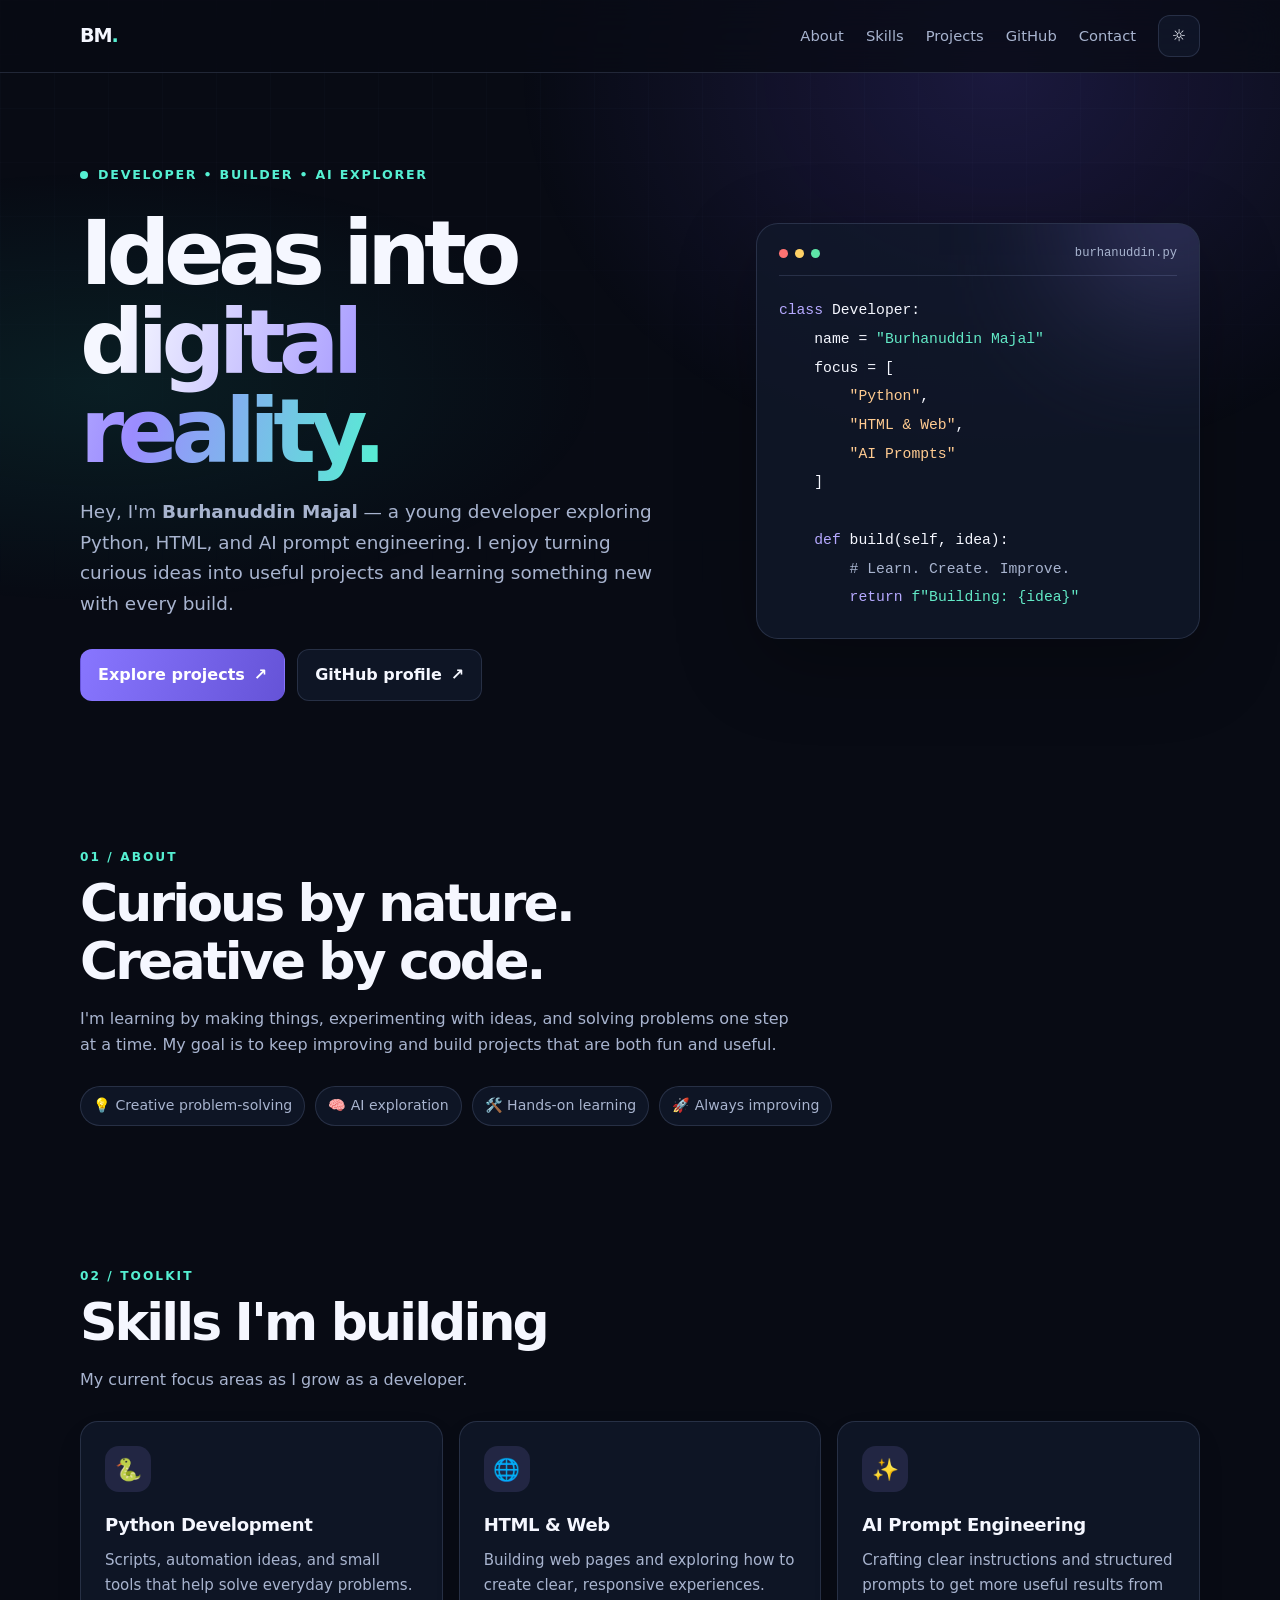
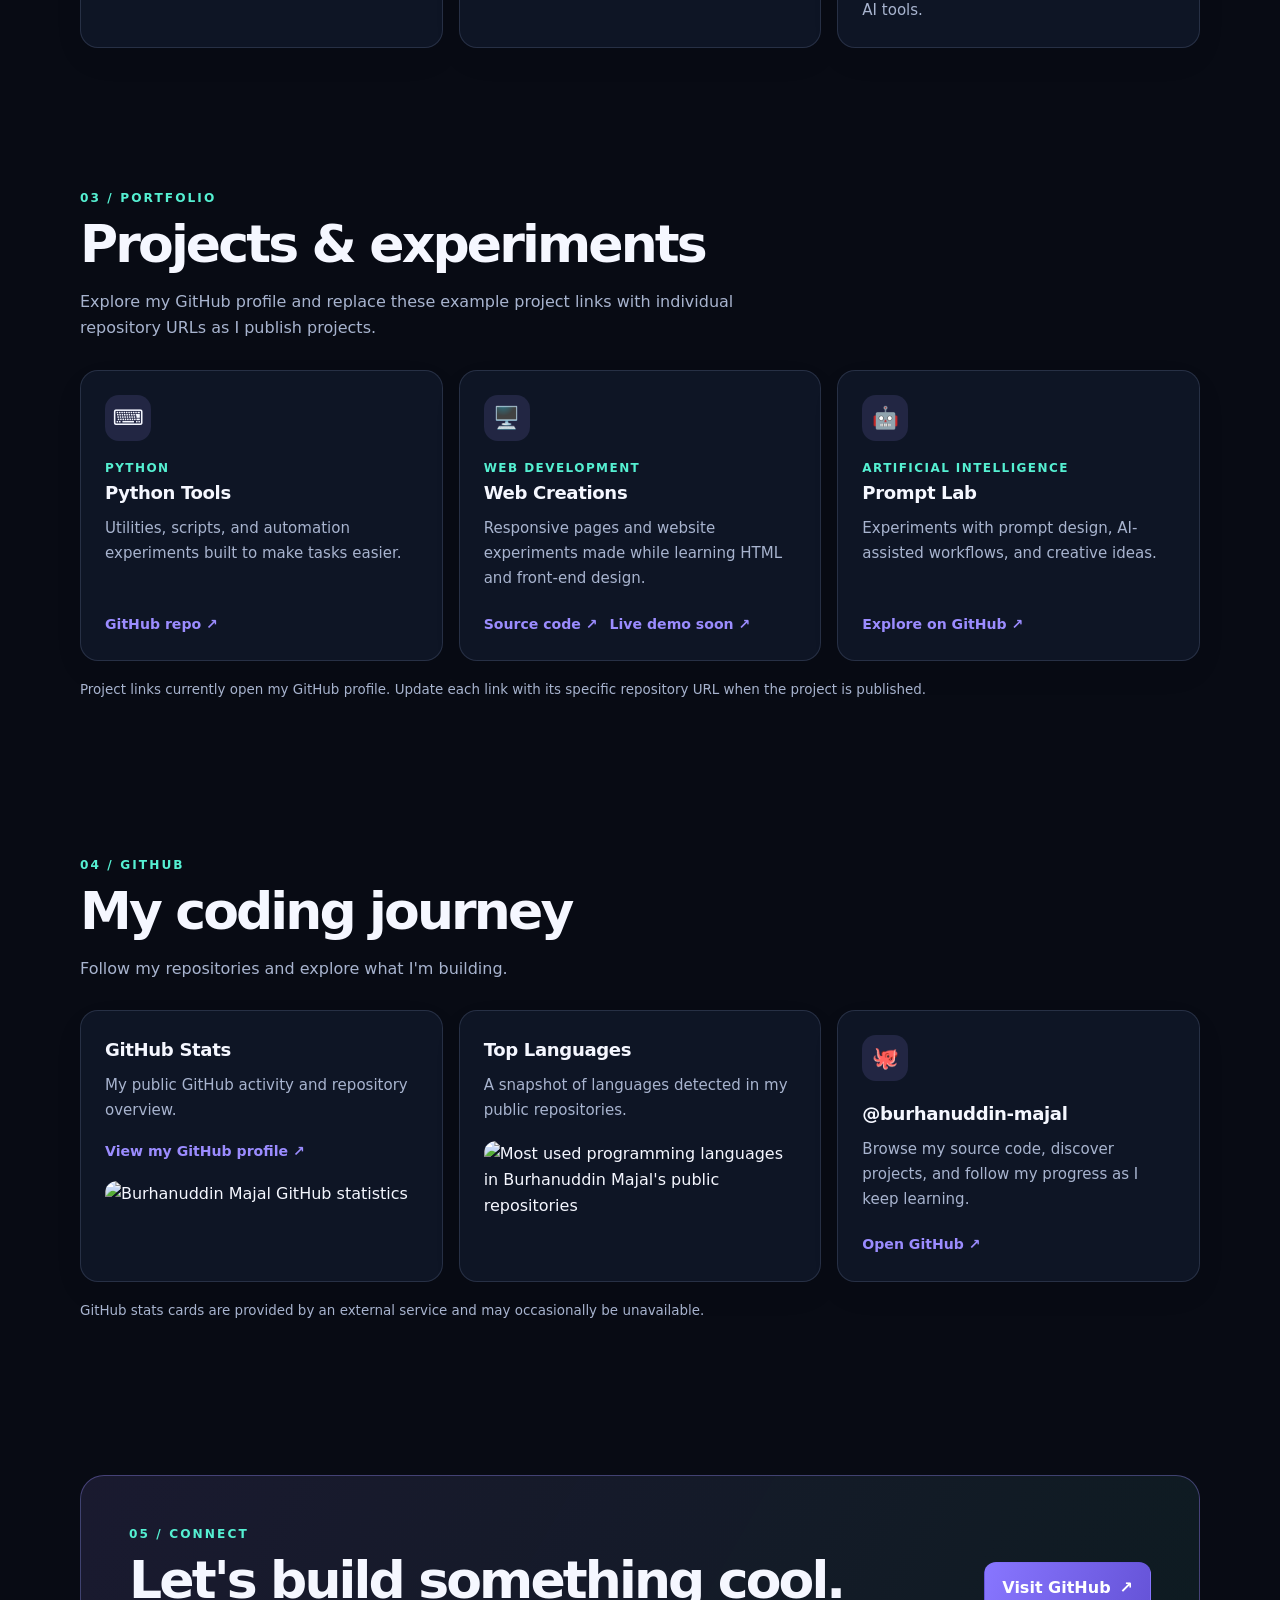
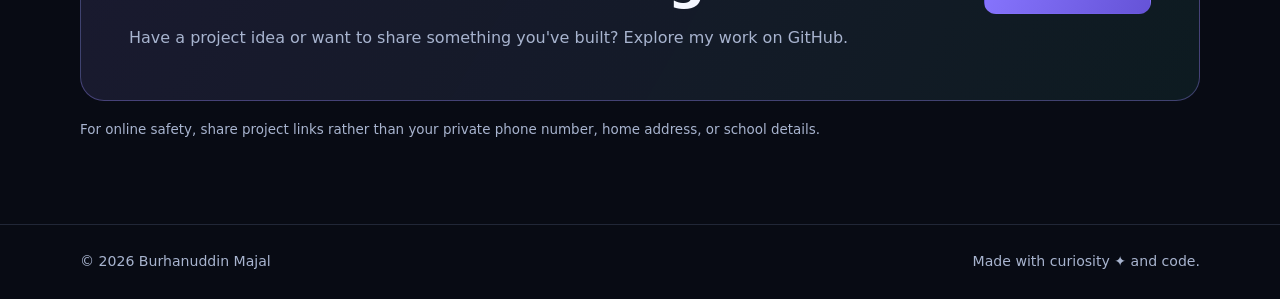
==== index.html @ f797ee77 "Rename burhanuddin_majal_portfolio_updated.html to index.html" ====
<!DOCTYPE html>
<html lang="en" data-theme="dark">
<head>
  <meta charset="UTF-8">
  <meta name="viewport" content="width=device-width, initial-scale=1.0">
  <meta name="description" content="Burhanuddin Majal — Python developer, web creator, and AI prompt engineering enthusiast.">
  <meta name="theme-color" content="#080b14">
  <title>Burhanuddin Majal — Developer Portfolio</title>
  <style>
    :root {
      color-scheme: dark;
      --bg: #080b14; --bg-soft: #0e1423; --panel: rgba(17, 25, 43, .78);
      --panel-solid: #11192b; --text: #f5f7ff; --muted: #a8b4cf;
      --accent: #9b8cff; --accent-2: #55f0d2; --line: rgba(180, 198, 255, .15);
      --shadow: 0 24px 80px rgba(0,0,0,.28); --nav: rgba(8,11,20,.76);
    }
    html[data-theme="light"] {
      color-scheme: light;
      --bg: #f5f7ff; --bg-soft: #edf1ff; --panel: rgba(255,255,255,.82);
      --panel-solid: #fff; --text: #151a2b; --muted: #59647d;
      --accent: #6250d8; --accent-2: #087e76; --line: rgba(36,48,90,.15);
      --shadow: 0 24px 80px rgba(40,48,100,.12); --nav: rgba(245,247,255,.82);
    }
    * { box-sizing: border-box; }
    html { scroll-behavior: smooth; scroll-padding-top: 90px; }
    body {
      margin: 0; color: var(--text); background: var(--bg);
      font-family: Inter, ui-sans-serif, system-ui, -apple-system, BlinkMacSystemFont, "Segoe UI", sans-serif;
      line-height: 1.65; overflow-x: hidden; transition: background .25s, color .25s;
    }
    body::before {
      content: ""; position: fixed; inset: 0; z-index: -2; pointer-events: none;
      background: radial-gradient(ellipse at 78% 8%, rgba(115,88,255,.18), transparent 34%),
                  radial-gradient(ellipse at 8% 43%, rgba(28,221,199,.09), transparent 30%);
    }
    body::after {
      content: ""; position: fixed; inset: 0; z-index: -1; pointer-events: none; opacity: .16;
      background-image: linear-gradient(var(--line) 1px, transparent 1px), linear-gradient(90deg, var(--line) 1px, transparent 1px);
      background-size: 54px 54px; mask-image: linear-gradient(to bottom, black, transparent 78%);
    }
    a { color: inherit; text-decoration: none; }
    button, a { -webkit-tap-highlight-color: transparent; }
    button { font: inherit; }
    .wrap { width: min(1120px, calc(100% - 40px)); margin-inline: auto; }
    .topbar { position: sticky; top: 0; z-index: 20; background: var(--nav); border-bottom: 1px solid var(--line); backdrop-filter: blur(18px); }
    nav { min-height: 72px; display: flex; align-items: center; justify-content: space-between; gap: 20px; }
    .brand { font-weight: 900; font-size: 1.2rem; letter-spacing: -.06em; }
    .brand span { color: var(--accent-2); }
    .nav-right, .navlinks { display: flex; align-items: center; gap: 22px; }
    .navlinks a { color: var(--muted); font-size: .92rem; transition: color .2s; }
    .navlinks a:hover { color: var(--text); }
    .theme-toggle { border: 1px solid var(--line); color: var(--text); background: var(--panel); border-radius: 12px; width: 42px; height: 42px; display: grid; place-items: center; cursor: pointer; }
    .theme-toggle:hover { border-color: var(--accent); transform: translateY(-1px); }
    .hero { min-height: 77vh; padding: 88px 0 76px; display: grid; grid-template-columns: 1.15fr .85fr; align-items: center; gap: clamp(28px, 6vw, 75px); }
    .eyebrow { display: inline-flex; align-items: center; gap: 10px; text-transform: uppercase; letter-spacing: .14em; color: var(--accent-2); font-size: .79rem; font-weight: 850; }
    .pulse { width: 8px; height: 8px; border-radius: 50%; background: var(--accent-2); box-shadow: 0 0 0 0 color-mix(in srgb, var(--accent-2), transparent 55%); animation: pulse 2s infinite; }
    h1 { font-size: clamp(2.9rem, 7vw, 5.7rem); line-height: .99; letter-spacing: -.075em; margin: 22px 0; }
    .gradient { background: linear-gradient(105deg, var(--text) 8%, var(--accent) 57%, var(--accent-2)); color: transparent; background-clip: text; -webkit-background-clip: text; }
    .lead { color: var(--muted); max-width: 590px; font-size: clamp(1rem, 2vw, 1.15rem); }
    .actions { display: flex; flex-wrap: wrap; gap: 12px; margin-top: 30px; }
    .btn { display: inline-flex; justify-content: center; align-items: center; gap: 9px; padding: 12px 17px; border-radius: 12px; font-weight: 800; border: 1px solid var(--line); transition: transform .2s, border-color .2s, box-shadow .2s; cursor: pointer; }
    .btn:hover { transform: translateY(-3px); border-color: var(--accent); box-shadow: 0 8px 28px rgba(120,100,255,.14); }
    .btn-primary { color: white; background: linear-gradient(110deg, #8876ff, #6553d7); border-color: transparent; }
    .btn-secondary { background: var(--panel); }
    .terminal { position: relative; padding: 22px; border: 1px solid var(--line); border-radius: 22px; background: var(--panel); box-shadow: var(--shadow); overflow: hidden; animation: float 6s ease-in-out infinite; }
    .terminal::before { content: ""; position: absolute; width: 180px; height: 180px; top: -100px; right: -65px; background: var(--accent); filter: blur(75px); opacity: .28; }
    .terminal-head { display: flex; align-items: center; justify-content: space-between; gap: 12px; border-bottom: 1px solid var(--line); padding-bottom: 15px; position: relative; }
    .traffic { display: flex; gap: 7px; } .traffic i { width: 9px; height: 9px; border-radius: 50%; background: #ff7272; } .traffic i:nth-child(2) { background: #ffd166; } .traffic i:nth-child(3) { background: #5ee6a8; }
    .terminal-label { font: .76rem ui-monospace, monospace; color: var(--muted); }
    pre { margin: 20px 0 4px; white-space: pre-wrap; overflow-wrap: anywhere; font: clamp(.76rem, 1.4vw, .92rem)/1.95 ui-monospace, SFMono-Regular, Consolas, monospace; position: relative; }
    .tok-purple { color: #b5a9ff; } .tok-green { color: #62e9c6; } .tok-orange { color: #ffcb91; } .tok-muted { color: var(--muted); }
    section { padding: 70px 0; }
    .section-head { margin-bottom: 28px; max-width: 720px; }
    .kicker { color: var(--accent-2); font-size: .76rem; font-weight: 900; text-transform: uppercase; letter-spacing: .17em; }
    h2 { margin: 8px 0 12px; font-size: clamp(2rem, 4.3vw, 3.25rem); line-height: 1.1; letter-spacing: -.055em; }
    .section-head p, .muted { color: var(--muted); }
    .grid { display: grid; grid-template-columns: repeat(3, minmax(0,1fr)); gap: 16px; }
    .card { position: relative; padding: 24px; border: 1px solid var(--line); border-radius: 18px; background: var(--panel); box-shadow: 0 12px 35px rgba(0,0,0,.04); transition: transform .25s, border-color .25s, background .25s; }
    .card:hover { transform: translateY(-5px); border-color: color-mix(in srgb, var(--accent), transparent 35%); }
    .icon { display: grid; place-items: center; width: 46px; height: 46px; border-radius: 14px; margin-bottom: 18px; background: color-mix(in srgb, var(--accent), transparent 86%); font-size: 1.35rem; }
    .card h3 { margin: 0 0 8px; font-size: 1.13rem; letter-spacing: -.02em; }
    .card p { margin: 0; color: var(--muted); font-size: .94rem; }
    .chips { display: flex; flex-wrap: wrap; gap: 10px; margin-top: 23px; }
    .chip { padding: 7px 12px; border: 1px solid var(--line); border-radius: 999px; color: var(--muted); background: var(--panel); font-size: .88rem; }
    .project { display: flex; flex-direction: column; min-height: 270px; }
    .project-tag { font-size: .75rem; font-weight: 900; color: var(--accent-2); text-transform: uppercase; letter-spacing: .12em; }
    .project-links { display: flex; flex-wrap: wrap; gap: 12px; margin-top: auto; padding-top: 22px; }
    .text-link { font-size: .88rem; font-weight: 800; color: var(--accent); }
    .text-link:hover { text-decoration: underline; text-underline-offset: 4px; }
    .hint { font-size: .84rem; color: var(--muted); margin-top: 18px; }
    .contact-box { display: flex; align-items: center; justify-content: space-between; gap: 25px; padding: clamp(25px, 5vw, 48px); border: 1px solid color-mix(in srgb, var(--accent), transparent 65%); border-radius: 24px; background: linear-gradient(120deg, color-mix(in srgb, var(--accent), transparent 88%), color-mix(in srgb, var(--accent-2), transparent 93%)); }
    .contact-box p { color: var(--muted); margin-bottom: 0; }
    footer { border-top: 1px solid var(--line); padding: 25px 0; color: var(--muted); font-size: .88rem; }
    .footer-inner { display: flex; align-items: center; justify-content: space-between; flex-wrap: wrap; gap: 12px; }
    .reveal { opacity: 0; transform: translateY(22px); transition: opacity .7s ease, transform .7s ease; }
    .reveal.visible { opacity: 1; transform: translateY(0); }
    @keyframes pulse { 70% { box-shadow: 0 0 0 9px transparent; } 100% { box-shadow: 0 0 0 0 transparent; } }
    @keyframes float { 0%,100% { transform: translateY(0) rotate(.5deg); } 50% { transform: translateY(-9px) rotate(-.4deg); } }
    @media (prefers-reduced-motion: reduce) { *, *::before, *::after { scroll-behavior: auto !important; animation: none !important; transition-duration: .01ms !important; } .reveal { opacity: 1; transform: none; } }
    @media (max-width: 800px) { .hero { grid-template-columns: 1fr; padding-top: 65px; min-height: auto; } .terminal { max-width: 620px; } .grid { grid-template-columns: repeat(2,minmax(0,1fr)); } .navlinks { gap: 14px; } }
    @media (max-width: 560px) { .wrap { width: calc(100% - 30px); } .navlinks { gap: 12px; } .navlinks a { font-size: .8rem; } .navlinks a:nth-child(2) { display: none; } .nav-right { gap: 12px; } .grid { grid-template-columns: 1fr; } .contact-box { align-items: flex-start; flex-direction: column; } .hero { padding: 55px 0; } }
  </style>
</head>
<body>
  <header class="topbar">
    <nav class="wrap" aria-label="Main navigation">
      <a class="brand" href="https://burhanuddin-majal.github.io" aria-label="Burhanuddin Majal home">BM<span>.</span></a>
      <div class="nav-right">
        <div class="navlinks">
          <a href="#about">About</a><a href="#skills">Skills</a><a href="#projects">Projects</a><a href="#github">GitHub</a><a href="#contact">Contact</a>
        </div>
        <button class="theme-toggle" id="themeToggle" type="button" aria-label="Switch to light mode" title="Toggle light/dark mode">☼</button>
      </div>
    </nav>
  </header>

  <main>
    <section class="wrap hero" id="home">
      <div class="reveal">
        <div class="eyebrow"><span class="pulse"></span> Developer • Builder • AI Explorer</div>
        <h1>Ideas into<br><span class="gradient">digital reality.</span></h1>
        <p class="lead">Hey, I'm <strong>Burhanuddin Majal</strong> — a young developer exploring Python, HTML, and AI prompt engineering. I enjoy turning curious ideas into useful projects and learning something new with every build.</p>
        <div class="actions">
          <a class="btn btn-primary" href="#projects">Explore projects <span aria-hidden="true">↗</span></a>
          <a class="btn btn-secondary" href="https://github.com/burhanuddin-majal" target="_blank" rel="noopener noreferrer">GitHub profile <span aria-hidden="true">↗</span></a>
        </div>
      </div>
      <div class="terminal reveal" aria-label="Code sample">
        <div class="terminal-head"><div class="traffic"><i></i><i></i><i></i></div><span class="terminal-label">burhanuddin.py</span></div>
        <pre><span class="tok-purple">class</span> Developer:
    name = <span class="tok-green">"Burhanuddin Majal"</span>
    focus = [
        <span class="tok-orange">"Python"</span>,
        <span class="tok-orange">"HTML & Web"</span>,
        <span class="tok-orange">"AI Prompts"</span>
    ]

    <span class="tok-purple">def</span> build(self, idea):
        <span class="tok-muted"># Learn. Create. Improve.</span>
        <span class="tok-purple">return</span> <span class="tok-green">f"Building: {idea}"</span></pre>
      </div>
    </section>

    <section class="wrap reveal" id="about">
      <div class="section-head"><div class="kicker">01 / About</div><h2>Curious by nature.<br>Creative by code.</h2><p>I'm learning by making things, experimenting with ideas, and solving problems one step at a time. My goal is to keep improving and build projects that are both fun and useful.</p></div>
      <div class="chips"><span class="chip">💡 Creative problem-solving</span><span class="chip">🧠 AI exploration</span><span class="chip">🛠️ Hands-on learning</span><span class="chip">🚀 Always improving</span></div>
    </section>

    <section class="wrap reveal" id="skills">
      <div class="section-head"><div class="kicker">02 / Toolkit</div><h2>Skills I'm building</h2><p>My current focus areas as I grow as a developer.</p></div>
      <div class="grid">
        <article class="card"><div class="icon">🐍</div><h3>Python Development</h3><p>Scripts, automation ideas, and small tools that help solve everyday problems.</p></article>
        <article class="card"><div class="icon">🌐</div><h3>HTML & Web</h3><p>Building web pages and exploring how to create clear, responsive experiences.</p></article>
        <article class="card"><div class="icon">✨</div><h3>AI Prompt Engineering</h3><p>Crafting clear instructions and structured prompts to get more useful results from AI tools.</p></article>
      </div>
    </section>

    <section class="wrap reveal" id="projects">
      <div class="section-head"><div class="kicker">03 / Portfolio</div><h2>Projects & experiments</h2><p>Explore my GitHub profile and replace these example project links with individual repository URLs as I publish projects.</p></div>
      <div class="grid">
        <article class="card project">
          <div class="icon">⌨️</div><div class="project-tag">Python</div><h3>Python Tools</h3><p>Utilities, scripts, and automation experiments built to make tasks easier.</p>
          <div class="project-links"><a class="text-link" href="https://github.com/burhanuddin-majal" target="_blank" rel="noopener noreferrer">GitHub repo ↗</a></div>
        </article>
        <article class="card project">
          <div class="icon">🖥️</div><div class="project-tag">Web development</div><h3>Web Creations</h3><p>Responsive pages and website experiments made while learning HTML and front-end design.</p>
          <div class="project-links"><a class="text-link" href="https://github.com/burhanuddin-majal" target="_blank" rel="noopener noreferrer">Source code ↗</a><a class="text-link" href="#contact">Live demo soon ↗</a></div>
        </article>
        <article class="card project">
          <div class="icon">🤖</div><div class="project-tag">Artificial intelligence</div><h3>Prompt Lab</h3><p>Experiments with prompt design, AI-assisted workflows, and creative ideas.</p>
          <div class="project-links"><a class="text-link" href="https://github.com/burhanuddin-majal" target="_blank" rel="noopener noreferrer">Explore on GitHub ↗</a></div>
        </article>
      </div>
      <p class="hint">Project links currently open my GitHub profile. Update each link with its specific repository URL when the project is published.</p>
    </section>

    <section class="wrap reveal" id="github">
      <div class="section-head"><div class="kicker">04 / GitHub</div><h2>My coding journey</h2><p>Follow my repositories and explore what I'm building.</p></div>
      <div class="grid">
        <article class="card">
          <h3>GitHub Stats</h3>
          <p>My public GitHub activity and repository overview.</p>
          <p style="margin-top:16px"><a href="https://github.com/burhanuddin-majal" target="_blank" rel="noopener noreferrer" class="text-link">View my GitHub profile ↗</a></p>
          <img src="https://github-readme-stats.vercel.app/api?username=burhanuddin-majal&show_icons=true&theme=tokyonight&hide_border=true" alt="Burhanuddin Majal GitHub statistics" loading="lazy" style="display:block;width:100%;max-width:420px;height:auto;margin-top:18px;border-radius:12px">
        </article>
        <article class="card">
          <h3>Top Languages</h3>
          <p>A snapshot of languages detected in my public repositories.</p>
          <img src="https://github-readme-stats.vercel.app/api/top-langs/?username=burhanuddin-majal&layout=compact&theme=tokyonight&hide_border=true" alt="Most used programming languages in Burhanuddin Majal's public repositories" loading="lazy" style="display:block;width:100%;max-width:420px;height:auto;margin-top:18px;border-radius:12px">
        </article>
        <article class="card">
          <div class="icon">🐙</div><h3>@burhanuddin-majal</h3><p>Browse my source code, discover projects, and follow my progress as I keep learning.</p>
          <div class="project-links"><a class="text-link" href="https://github.com/burhanuddin-majal" target="_blank" rel="noopener noreferrer">Open GitHub ↗</a></div>
        </article>
      </div>
      <p class="hint">GitHub stats cards are provided by an external service and may occasionally be unavailable.</p>
    </section>

    <section class="wrap reveal" id="contact">
      <div class="contact-box">
        <div><div class="kicker">05 / Connect</div><h2>Let's build something cool.</h2><p>Have a project idea or want to share something you've built? Explore my work on GitHub.</p></div>
        <a class="btn btn-primary" href="https://github.com/burhanuddin-majal" target="_blank" rel="noopener noreferrer">Visit GitHub <span aria-hidden="true">↗</span></a>
      </div>
      <p class="hint">For online safety, share project links rather than your private phone number, home address, or school details.</p>
    </section>
  </main>

  <footer><div class="wrap footer-inner"><span>© <span id="year"></span> Burhanuddin Majal</span><span>Made with curiosity <span aria-hidden="true">✦</span> and code.</span></div></footer>
  <script>
    // Update the footer year automatically.
    document.getElementById("year").textContent = new Date().getFullYear();

    // Theme toggle: remembers the choice in this browser when storage is available.
    const root = document.documentElement;
    const toggle = document.getElementById("themeToggle");
    function applyTheme(theme) {
      root.dataset.theme = theme;
      const light = theme === "light";
      toggle.textContent = light ? "☾" : "☼";
      toggle.setAttribute("aria-label", light ? "Switch to dark mode" : "Switch to light mode");
      document.querySelector('meta[name="theme-color"]').setAttribute("content", light ? "#f5f7ff" : "#080b14");
    }
    let savedTheme = null;
    try { savedTheme = localStorage.getItem("bm-portfolio-theme"); } catch (e) {}
    applyTheme(savedTheme === "light" ? "light" : "dark");
    toggle.addEventListener("click", () => {
      const next = root.dataset.theme === "dark" ? "light" : "dark";
      applyTheme(next);
      try { localStorage.setItem("bm-portfolio-theme", next); } catch (e) {}
    });

    // Reveal sections as they enter the viewport; respect reduced-motion preferences.
    const revealItems = document.querySelectorAll(".reveal");
    if ("IntersectionObserver" in window && !window.matchMedia("(prefers-reduced-motion: reduce)").matches) {
      const observer = new IntersectionObserver(entries => {
        entries.forEach(entry => {
          if (entry.isIntersecting) {
            entry.target.classList.add("visible");
            observer.unobserve(entry.target);
          }
        });
      }, { threshold: 0.12 });
      revealItems.forEach(item => observer.observe(item));
    } else {
      revealItems.forEach(item => item.classList.add("visible"));
    }
  </script>
</body>
</html>
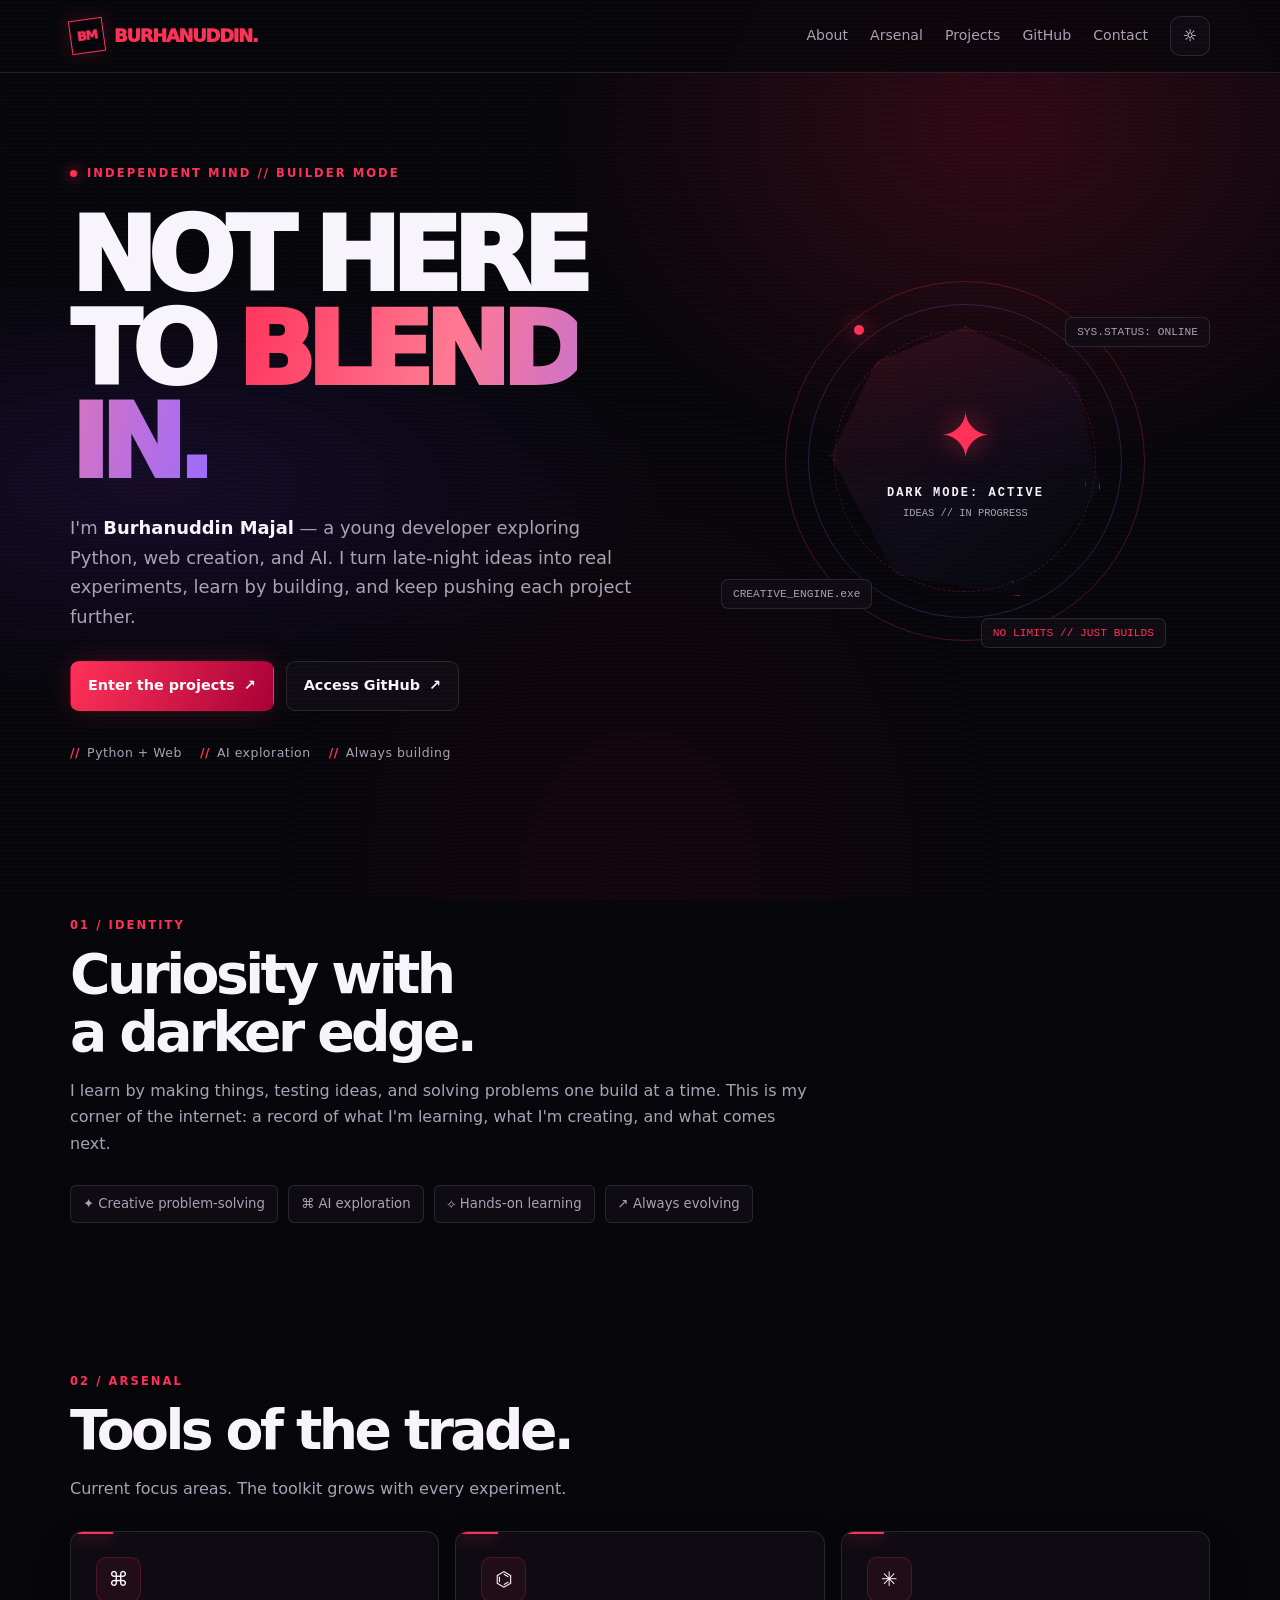
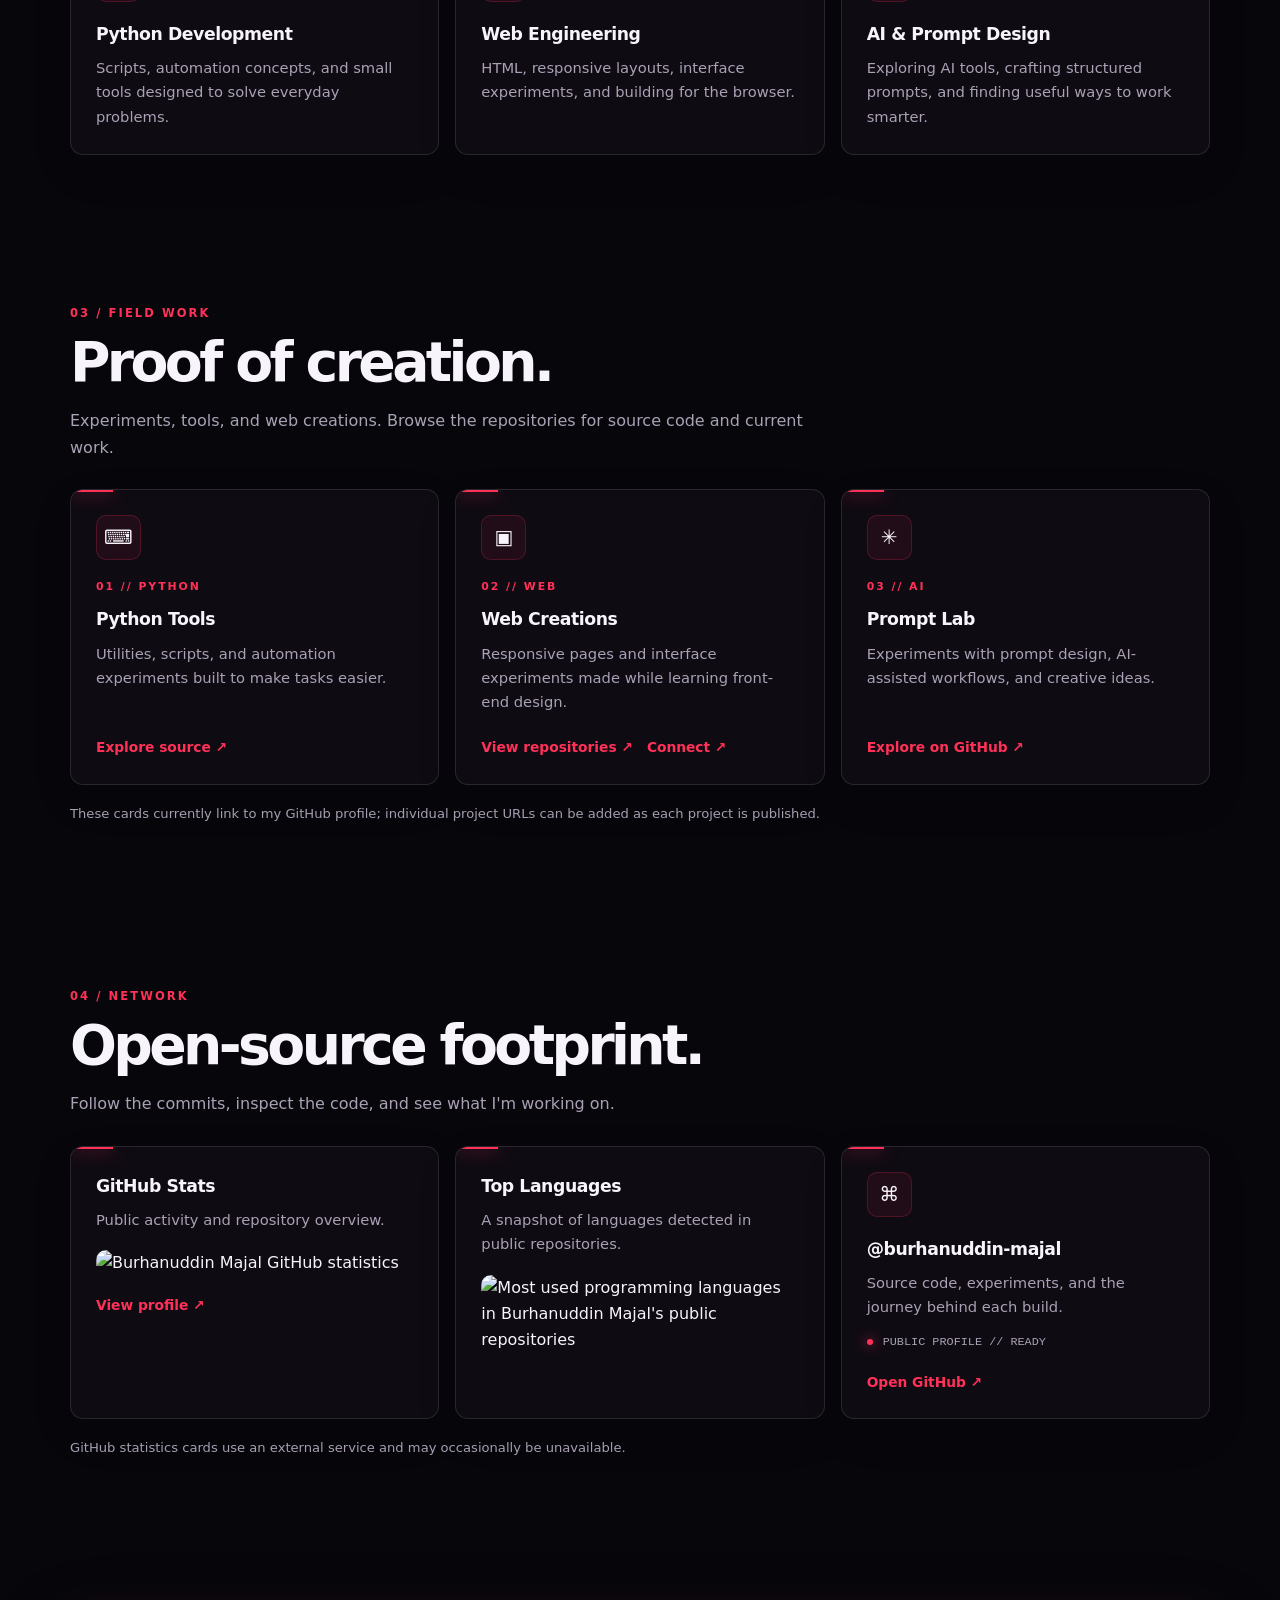
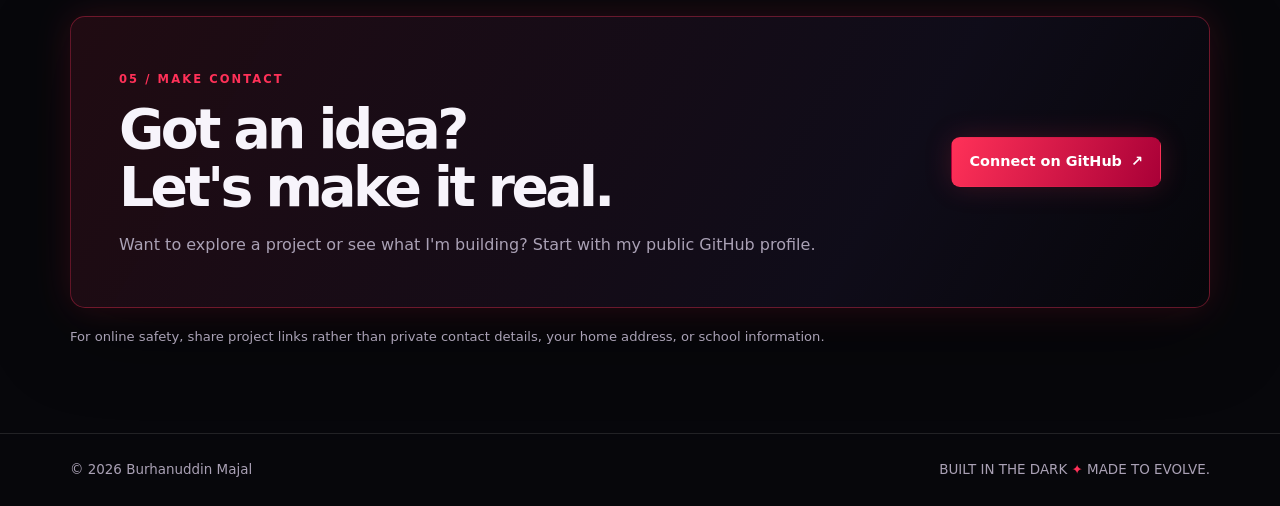
==== commit aefa5ba4: "Redesign portfolio with dark futuristic aura aesthetic" ====
--- a/index.html
+++ b/index.html
@@ -2,114 +2,116 @@
 <html lang="en" data-theme="dark">
 <head>
   <meta charset="UTF-8">
-  <meta name="viewport" content="width=device-width, initial-scale=1.0">
-  <meta name="description" content="Burhanuddin Majal — Python developer, web creator, and AI prompt engineering enthusiast.">
-  <meta name="theme-color" content="#080b14">
-  <title>Burhanuddin Majal — Developer Portfolio</title>
+  <meta name="viewport" content="width=device-width, initial-scale=1">
+  <meta name="description" content="Burhanuddin Majal — developer, builder, and AI explorer. Enter the dark side of the build.">
+  <meta name="theme-color" content="#07070b">
+  <meta property="og:title" content="Burhanuddin Majal — Digital Outlier">
+  <meta property="og:description" content="Building strange ideas into real things. Python, web, AI, and experiments.">
+  <title>Burhanuddin Majal // Digital Outlier</title>
   <style>
     :root {
       color-scheme: dark;
-      --bg: #080b14; --bg-soft: #0e1423; --panel: rgba(17, 25, 43, .78);
-      --panel-solid: #11192b; --text: #f5f7ff; --muted: #a8b4cf;
-      --accent: #9b8cff; --accent-2: #55f0d2; --line: rgba(180, 198, 255, .15);
-      --shadow: 0 24px 80px rgba(0,0,0,.28); --nav: rgba(8,11,20,.76);
+      --bg:#07070b; --bg2:#0d0b12; --panel:rgba(18,14,23,.78);
+      --text:#f7f4fb; --muted:#aaa1b5; --red:#ff3158; --red2:#a50032;
+      --violet:#9c6bff; --line:rgba(255,255,255,.11);
+      --glow:0 0 35px rgba(255,49,88,.15),0 25px 80px rgba(0,0,0,.45);
+      --nav:rgba(7,7,11,.78);
     }
     html[data-theme="light"] {
-      color-scheme: light;
-      --bg: #f5f7ff; --bg-soft: #edf1ff; --panel: rgba(255,255,255,.82);
-      --panel-solid: #fff; --text: #151a2b; --muted: #59647d;
-      --accent: #6250d8; --accent-2: #087e76; --line: rgba(36,48,90,.15);
-      --shadow: 0 24px 80px rgba(40,48,100,.12); --nav: rgba(245,247,255,.82);
+      color-scheme:light; --bg:#f5f1f5; --bg2:#ebe4ed; --panel:rgba(255,255,255,.84);
+      --text:#1b101c; --muted:#665768; --red:#d10d3b; --red2:#7b0628;
+      --violet:#7041c8; --line:rgba(30,12,35,.14); --glow:0 20px 60px rgba(74,16,58,.12);
+      --nav:rgba(245,241,245,.82);
     }
-    * { box-sizing: border-box; }
-    html { scroll-behavior: smooth; scroll-padding-top: 90px; }
-    body {
-      margin: 0; color: var(--text); background: var(--bg);
-      font-family: Inter, ui-sans-serif, system-ui, -apple-system, BlinkMacSystemFont, "Segoe UI", sans-serif;
-      line-height: 1.65; overflow-x: hidden; transition: background .25s, color .25s;
-    }
-    body::before {
-      content: ""; position: fixed; inset: 0; z-index: -2; pointer-events: none;
-      background: radial-gradient(ellipse at 78% 8%, rgba(115,88,255,.18), transparent 34%),
-                  radial-gradient(ellipse at 8% 43%, rgba(28,221,199,.09), transparent 30%);
-    }
-    body::after {
-      content: ""; position: fixed; inset: 0; z-index: -1; pointer-events: none; opacity: .16;
-      background-image: linear-gradient(var(--line) 1px, transparent 1px), linear-gradient(90deg, var(--line) 1px, transparent 1px);
-      background-size: 54px 54px; mask-image: linear-gradient(to bottom, black, transparent 78%);
-    }
-    a { color: inherit; text-decoration: none; }
-    button, a { -webkit-tap-highlight-color: transparent; }
-    button { font: inherit; }
-    .wrap { width: min(1120px, calc(100% - 40px)); margin-inline: auto; }
-    .topbar { position: sticky; top: 0; z-index: 20; background: var(--nav); border-bottom: 1px solid var(--line); backdrop-filter: blur(18px); }
-    nav { min-height: 72px; display: flex; align-items: center; justify-content: space-between; gap: 20px; }
-    .brand { font-weight: 900; font-size: 1.2rem; letter-spacing: -.06em; }
-    .brand span { color: var(--accent-2); }
-    .nav-right, .navlinks { display: flex; align-items: center; gap: 22px; }
-    .navlinks a { color: var(--muted); font-size: .92rem; transition: color .2s; }
-    .navlinks a:hover { color: var(--text); }
-    .theme-toggle { border: 1px solid var(--line); color: var(--text); background: var(--panel); border-radius: 12px; width: 42px; height: 42px; display: grid; place-items: center; cursor: pointer; }
-    .theme-toggle:hover { border-color: var(--accent); transform: translateY(-1px); }
-    .hero { min-height: 77vh; padding: 88px 0 76px; display: grid; grid-template-columns: 1.15fr .85fr; align-items: center; gap: clamp(28px, 6vw, 75px); }
-    .eyebrow { display: inline-flex; align-items: center; gap: 10px; text-transform: uppercase; letter-spacing: .14em; color: var(--accent-2); font-size: .79rem; font-weight: 850; }
-    .pulse { width: 8px; height: 8px; border-radius: 50%; background: var(--accent-2); box-shadow: 0 0 0 0 color-mix(in srgb, var(--accent-2), transparent 55%); animation: pulse 2s infinite; }
-    h1 { font-size: clamp(2.9rem, 7vw, 5.7rem); line-height: .99; letter-spacing: -.075em; margin: 22px 0; }
-    .gradient { background: linear-gradient(105deg, var(--text) 8%, var(--accent) 57%, var(--accent-2)); color: transparent; background-clip: text; -webkit-background-clip: text; }
-    .lead { color: var(--muted); max-width: 590px; font-size: clamp(1rem, 2vw, 1.15rem); }
-    .actions { display: flex; flex-wrap: wrap; gap: 12px; margin-top: 30px; }
-    .btn { display: inline-flex; justify-content: center; align-items: center; gap: 9px; padding: 12px 17px; border-radius: 12px; font-weight: 800; border: 1px solid var(--line); transition: transform .2s, border-color .2s, box-shadow .2s; cursor: pointer; }
-    .btn:hover { transform: translateY(-3px); border-color: var(--accent); box-shadow: 0 8px 28px rgba(120,100,255,.14); }
-    .btn-primary { color: white; background: linear-gradient(110deg, #8876ff, #6553d7); border-color: transparent; }
-    .btn-secondary { background: var(--panel); }
-    .terminal { position: relative; padding: 22px; border: 1px solid var(--line); border-radius: 22px; background: var(--panel); box-shadow: var(--shadow); overflow: hidden; animation: float 6s ease-in-out infinite; }
-    .terminal::before { content: ""; position: absolute; width: 180px; height: 180px; top: -100px; right: -65px; background: var(--accent); filter: blur(75px); opacity: .28; }
-    .terminal-head { display: flex; align-items: center; justify-content: space-between; gap: 12px; border-bottom: 1px solid var(--line); padding-bottom: 15px; position: relative; }
-    .traffic { display: flex; gap: 7px; } .traffic i { width: 9px; height: 9px; border-radius: 50%; background: #ff7272; } .traffic i:nth-child(2) { background: #ffd166; } .traffic i:nth-child(3) { background: #5ee6a8; }
-    .terminal-label { font: .76rem ui-monospace, monospace; color: var(--muted); }
-    pre { margin: 20px 0 4px; white-space: pre-wrap; overflow-wrap: anywhere; font: clamp(.76rem, 1.4vw, .92rem)/1.95 ui-monospace, SFMono-Regular, Consolas, monospace; position: relative; }
-    .tok-purple { color: #b5a9ff; } .tok-green { color: #62e9c6; } .tok-orange { color: #ffcb91; } .tok-muted { color: var(--muted); }
-    section { padding: 70px 0; }
-    .section-head { margin-bottom: 28px; max-width: 720px; }
-    .kicker { color: var(--accent-2); font-size: .76rem; font-weight: 900; text-transform: uppercase; letter-spacing: .17em; }
-    h2 { margin: 8px 0 12px; font-size: clamp(2rem, 4.3vw, 3.25rem); line-height: 1.1; letter-spacing: -.055em; }
-    .section-head p, .muted { color: var(--muted); }
-    .grid { display: grid; grid-template-columns: repeat(3, minmax(0,1fr)); gap: 16px; }
-    .card { position: relative; padding: 24px; border: 1px solid var(--line); border-radius: 18px; background: var(--panel); box-shadow: 0 12px 35px rgba(0,0,0,.04); transition: transform .25s, border-color .25s, background .25s; }
-    .card:hover { transform: translateY(-5px); border-color: color-mix(in srgb, var(--accent), transparent 35%); }
-    .icon { display: grid; place-items: center; width: 46px; height: 46px; border-radius: 14px; margin-bottom: 18px; background: color-mix(in srgb, var(--accent), transparent 86%); font-size: 1.35rem; }
-    .card h3 { margin: 0 0 8px; font-size: 1.13rem; letter-spacing: -.02em; }
-    .card p { margin: 0; color: var(--muted); font-size: .94rem; }
-    .chips { display: flex; flex-wrap: wrap; gap: 10px; margin-top: 23px; }
-    .chip { padding: 7px 12px; border: 1px solid var(--line); border-radius: 999px; color: var(--muted); background: var(--panel); font-size: .88rem; }
-    .project { display: flex; flex-direction: column; min-height: 270px; }
-    .project-tag { font-size: .75rem; font-weight: 900; color: var(--accent-2); text-transform: uppercase; letter-spacing: .12em; }
-    .project-links { display: flex; flex-wrap: wrap; gap: 12px; margin-top: auto; padding-top: 22px; }
-    .text-link { font-size: .88rem; font-weight: 800; color: var(--accent); }
-    .text-link:hover { text-decoration: underline; text-underline-offset: 4px; }
-    .hint { font-size: .84rem; color: var(--muted); margin-top: 18px; }
-    .contact-box { display: flex; align-items: center; justify-content: space-between; gap: 25px; padding: clamp(25px, 5vw, 48px); border: 1px solid color-mix(in srgb, var(--accent), transparent 65%); border-radius: 24px; background: linear-gradient(120deg, color-mix(in srgb, var(--accent), transparent 88%), color-mix(in srgb, var(--accent-2), transparent 93%)); }
-    .contact-box p { color: var(--muted); margin-bottom: 0; }
-    footer { border-top: 1px solid var(--line); padding: 25px 0; color: var(--muted); font-size: .88rem; }
-    .footer-inner { display: flex; align-items: center; justify-content: space-between; flex-wrap: wrap; gap: 12px; }
-    .reveal { opacity: 0; transform: translateY(22px); transition: opacity .7s ease, transform .7s ease; }
-    .reveal.visible { opacity: 1; transform: translateY(0); }
-    @keyframes pulse { 70% { box-shadow: 0 0 0 9px transparent; } 100% { box-shadow: 0 0 0 0 transparent; } }
-    @keyframes float { 0%,100% { transform: translateY(0) rotate(.5deg); } 50% { transform: translateY(-9px) rotate(-.4deg); } }
-    @media (prefers-reduced-motion: reduce) { *, *::before, *::after { scroll-behavior: auto !important; animation: none !important; transition-duration: .01ms !important; } .reveal { opacity: 1; transform: none; } }
-    @media (max-width: 800px) { .hero { grid-template-columns: 1fr; padding-top: 65px; min-height: auto; } .terminal { max-width: 620px; } .grid { grid-template-columns: repeat(2,minmax(0,1fr)); } .navlinks { gap: 14px; } }
-    @media (max-width: 560px) { .wrap { width: calc(100% - 30px); } .navlinks { gap: 12px; } .navlinks a { font-size: .8rem; } .navlinks a:nth-child(2) { display: none; } .nav-right { gap: 12px; } .grid { grid-template-columns: 1fr; } .contact-box { align-items: flex-start; flex-direction: column; } .hero { padding: 55px 0; } }
+    *{box-sizing:border-box}
+    html{scroll-behavior:smooth;scroll-padding-top:90px}
+    body{margin:0;color:var(--text);background:var(--bg);font-family:Inter,ui-sans-serif,system-ui,-apple-system,BlinkMacSystemFont,"Segoe UI",sans-serif;line-height:1.65;overflow-x:hidden}
+    body:before{content:"";position:fixed;inset:0;z-index:-3;pointer-events:none;background:radial-gradient(ellipse at 78% 14%,rgba(255,20,73,.17),transparent 33%),radial-gradient(ellipse at 12% 54%,rgba(122,41,255,.12),transparent 32%),radial-gradient(ellipse at 50% 100%,rgba(100,0,31,.14),transparent 40%)}
+    body:after{content:"";position:fixed;inset:0;z-index:-2;pointer-events:none;opacity:.13;background-image:linear-gradient(var(--line) 1px,transparent 1px),linear-gradient(90deg,var(--line) 1px,transparent 1px);background-size:48px 48px;mask-image:linear-gradient(to bottom,#000,transparent 85%)}
+    a{color:inherit;text-decoration:none}button,a{-webkit-tap-highlight-color:transparent}button{font:inherit}
+    .wrap{width:min(1140px,calc(100% - 42px));margin-inline:auto}
+    .topbar{position:sticky;top:0;z-index:30;background:var(--nav);border-bottom:1px solid var(--line);backdrop-filter:blur(20px)}
+    nav{min-height:72px;display:flex;align-items:center;justify-content:space-between;gap:20px}
+    .brand{font-weight:950;font-size:1.12rem;letter-spacing:-.07em;display:flex;align-items:center;gap:10px}
+    .brand-mark{display:grid;place-items:center;width:34px;height:34px;border:1px solid var(--red);color:var(--red);transform:rotate(-8deg);box-shadow:0 0 20px rgba(255,49,88,.18);font-size:.8rem}
+    .brand span:last-child{color:var(--red)}
+    .nav-right,.navlinks{display:flex;align-items:center;gap:22px}
+    .navlinks a{color:var(--muted);font-size:.88rem;transition:color .2s}
+    .navlinks a:hover{color:var(--red)}
+    .theme-toggle{border:1px solid var(--line);color:var(--text);background:var(--panel);border-radius:10px;width:40px;height:40px;cursor:pointer}
+    .theme-toggle:hover{border-color:var(--red)}
+    .hero{min-height:82vh;padding:86px 0 75px;display:grid;grid-template-columns:1.08fr .92fr;align-items:center;gap:clamp(28px,6vw,80px)}
+    .eyebrow,.kicker,.project-tag{display:inline-flex;align-items:center;gap:10px;text-transform:uppercase;letter-spacing:.18em;color:var(--red);font-size:.72rem;font-weight:900}
+    .pulse{width:7px;height:7px;border-radius:50%;background:var(--red);box-shadow:0 0 13px var(--red);animation:pulse 2s infinite}
+    h1{font-size:clamp(3.2rem,8vw,6.6rem);line-height:.91;letter-spacing:-.085em;margin:24px 0;font-weight:950}
+    .gradient{color:transparent;background:linear-gradient(105deg,var(--red),#ff7892 45%,var(--violet));background-clip:text;-webkit-background-clip:text}
+    .lead{color:var(--muted);max-width:590px;font-size:clamp(1rem,2vw,1.12rem)}
+    .lead strong{color:var(--text)}
+    .actions{display:flex;flex-wrap:wrap;gap:12px;margin-top:30px}
+    .btn{display:inline-flex;justify-content:center;align-items:center;gap:9px;padding:12px 17px;border-radius:9px;font-weight:850;font-size:.9rem;border:1px solid var(--line);transition:transform .2s,border-color .2s,box-shadow .2s;cursor:pointer}
+    .btn:hover{transform:translateY(-3px);border-color:var(--red);box-shadow:0 8px 30px rgba(255,49,88,.16)}
+    .btn-primary{color:#fff;background:linear-gradient(110deg,#ff3158,#a90037);border-color:transparent;box-shadow:0 0 28px rgba(255,49,88,.18)}
+    .btn-secondary{background:var(--panel)}
+    .hero-meta{display:flex;gap:18px;flex-wrap:wrap;margin-top:32px;color:var(--muted);font-size:.78rem;letter-spacing:.04em}
+    .hero-meta span:before{content:"//";color:var(--red);margin-right:7px;font-weight:900}
+    .core-wrap{position:relative;min-height:390px;display:grid;place-items:center}
+    .orbit{position:absolute;width:min(360px,85vw);aspect-ratio:1;border:1px solid rgba(255,49,88,.28);border-radius:50%;animation:spin 28s linear infinite}
+    .orbit:before,.orbit:after{content:"";position:absolute;border:1px solid rgba(156,107,255,.24);border-radius:50%;inset:22px}
+    .orbit:after{inset:48px;border-style:dashed;border-color:rgba(255,49,88,.25)}
+    .orbit-dot{position:absolute;top:12%;left:19%;width:10px;height:10px;border-radius:50%;background:var(--red);box-shadow:0 0 22px var(--red)}
+    .core{position:relative;width:min(270px,70vw);aspect-ratio:1;display:grid;place-items:center;text-align:center;border:1px solid rgba(255,49,88,.45);background:linear-gradient(145deg,rgba(255,49,88,.12),rgba(156,107,255,.05) 55%,rgba(0,0,0,.1));clip-path:polygon(50% 0,91% 19%,100% 60%,70% 100%,24% 92%,0 48%,17% 13%);box-shadow:var(--glow)}
+    .core:before{content:"";position:absolute;inset:13px;border:1px solid var(--line);clip-path:inherit}
+    .core-inner{padding:24px}
+    .core-symbol{font-size:4rem;line-height:1;color:var(--red);text-shadow:0 0 28px rgba(255,49,88,.55)}
+    .core-title{margin-top:18px;font:800 .75rem ui-monospace,SFMono-Regular,monospace;letter-spacing:.17em}
+    .core-sub{color:var(--muted);font: .65rem ui-monospace,monospace;margin-top:7px}
+    .floating-label{position:absolute;border:1px solid var(--line);background:var(--panel);backdrop-filter:blur(12px);padding:8px 11px;border-radius:7px;font: .7rem ui-monospace,monospace;color:var(--muted)}
+    .label-a{top:13%;right:0}.label-b{bottom:12%;left:0}.label-c{bottom:2%;right:9%;color:var(--red)}
+    section{padding:72px 0}
+    .section-head{margin-bottom:28px;max-width:740px}
+    h2{margin:9px 0 12px;font-size:clamp(2rem,4.5vw,3.45rem);line-height:1.05;letter-spacing:-.065em}
+    .section-head p,.muted{color:var(--muted)}
+    .grid{display:grid;grid-template-columns:repeat(3,minmax(0,1fr));gap:16px}
+    .card{position:relative;padding:25px;border:1px solid var(--line);background:var(--panel);border-radius:13px;box-shadow:0 15px 45px rgba(0,0,0,.08);overflow:hidden;transition:transform .25s,border-color .25s,box-shadow .25s}
+    .card:before{content:"";position:absolute;top:0;left:0;width:42px;height:2px;background:var(--red);box-shadow:0 0 18px var(--red)}
+    .card:hover{transform:translateY(-5px);border-color:rgba(255,49,88,.48);box-shadow:var(--glow)}
+    .icon{display:grid;place-items:center;width:45px;height:45px;border:1px solid rgba(255,49,88,.22);border-radius:10px;margin-bottom:18px;background:rgba(255,49,88,.07);font-size:1.25rem}
+    .card h3{margin:0 0 8px;font-size:1.08rem;letter-spacing:-.025em}
+    .card p{margin:0;color:var(--muted);font-size:.92rem}
+    .chips{display:flex;flex-wrap:wrap;gap:10px;margin-top:23px}
+    .chip{padding:7px 12px;border:1px solid var(--line);border-radius:6px;color:var(--muted);background:var(--panel);font-size:.83rem}
+    .project{display:flex;flex-direction:column;min-height:278px}
+    .project-tag{font-size:.68rem;margin-bottom:9px}
+    .project-links{display:flex;flex-wrap:wrap;gap:14px;margin-top:auto;padding-top:22px}
+    .text-link{font-size:.86rem;font-weight:850;color:var(--red)}
+    .text-link:hover{text-decoration:underline;text-underline-offset:4px}
+    .hint{font-size:.82rem;color:var(--muted);margin-top:18px}
+    .status-row{display:flex;align-items:center;gap:10px;color:var(--muted);font: .74rem ui-monospace,monospace;margin-top:15px}
+    .status-row .pulse{width:6px;height:6px}
+    .contact-box{display:flex;align-items:center;justify-content:space-between;gap:25px;padding:clamp(25px,5vw,48px);border:1px solid rgba(255,49,88,.36);border-radius:15px;background:linear-gradient(120deg,rgba(255,49,88,.10),rgba(156,107,255,.06) 70%,transparent);box-shadow:var(--glow)}
+    .contact-box p{color:var(--muted);margin-bottom:0}
+    footer{border-top:1px solid var(--line);padding:25px 0;color:var(--muted);font-size:.84rem}
+    .footer-inner{display:flex;align-items:center;justify-content:space-between;flex-wrap:wrap;gap:12px}
+    .reveal{opacity:0;transform:translateY(20px);transition:opacity .7s ease,transform .7s ease}
+    .reveal.visible{opacity:1;transform:translateY(0)}
+    .scanline{position:fixed;inset:0;pointer-events:none;z-index:40;opacity:.035;background:repeating-linear-gradient(to bottom,transparent 0,transparent 3px,#fff 4px)}
+    @keyframes pulse{70%{box-shadow:0 0 0 9px transparent}100%{box-shadow:0 0 0 0 transparent}}
+    @keyframes spin{to{transform:rotate(360deg)}}
+    @media(prefers-reduced-motion:reduce){*,*:before,*:after{scroll-behavior:auto!important;animation:none!important;transition-duration:.01ms!important}.reveal{opacity:1;transform:none}}
+    @media(max-width:800px){.hero{grid-template-columns:1fr;padding-top:65px;min-height:auto}.core-wrap{min-height:350px}.grid{grid-template-columns:repeat(2,minmax(0,1fr))}.navlinks{gap:13px}}
+    @media(max-width:560px){.wrap{width:calc(100% - 30px)}.navlinks{gap:11px}.navlinks a{font-size:.78rem}.navlinks a:nth-child(2),.navlinks a:nth-child(4){display:none}.nav-right{gap:10px}.grid{grid-template-columns:1fr}.contact-box{align-items:flex-start;flex-direction:column}.hero{padding:52px 0}.core-wrap{min-height:320px}.floating-label{font-size:.62rem}}
   </style>
 </head>
 <body>
+  <div class="scanline" aria-hidden="true"></div>
   <header class="topbar">
     <nav class="wrap" aria-label="Main navigation">
-      <a class="brand" href="https://burhanuddin-majal.github.io" aria-label="Burhanuddin Majal home">BM<span>.</span></a>
+      <a class="brand" href="#home" aria-label="Burhanuddin Majal home"><span class="brand-mark">BM</span><span>BURHANUDDIN<span>.</span></span></a>
       <div class="nav-right">
         <div class="navlinks">
-          <a href="#about">About</a><a href="#skills">Skills</a><a href="#projects">Projects</a><a href="#github">GitHub</a><a href="#contact">Contact</a>
+          <a href="#about">About</a><a href="#skills">Arsenal</a><a href="#projects">Projects</a><a href="#github">GitHub</a><a href="#contact">Contact</a>
         </div>
-        <button class="theme-toggle" id="themeToggle" type="button" aria-label="Switch to light mode" title="Toggle light/dark mode">☼</button>
+        <button class="theme-toggle" id="themeToggle" type="button" aria-label="Switch to light mode" title="Toggle theme">☼</button>
       </div>
     </nav>
   </header>
@@ -117,100 +119,67 @@
   <main>
     <section class="wrap hero" id="home">
       <div class="reveal">
-        <div class="eyebrow"><span class="pulse"></span> Developer • Builder • AI Explorer</div>
-        <h1>Ideas into<br><span class="gradient">digital reality.</span></h1>
-        <p class="lead">Hey, I'm <strong>Burhanuddin Majal</strong> — a young developer exploring Python, HTML, and AI prompt engineering. I enjoy turning curious ideas into useful projects and learning something new with every build.</p>
+        <div class="eyebrow"><span class="pulse"></span> Independent mind // Builder mode</div>
+        <h1>NOT HERE<br>TO <span class="gradient">BLEND IN.</span></h1>
+        <p class="lead">I'm <strong>Burhanuddin Majal</strong> — a young developer exploring Python, web creation, and AI. I turn late-night ideas into real experiments, learn by building, and keep pushing each project further.</p>
         <div class="actions">
-          <a class="btn btn-primary" href="#projects">Explore projects <span aria-hidden="true">↗</span></a>
-          <a class="btn btn-secondary" href="https://github.com/burhanuddin-majal" target="_blank" rel="noopener noreferrer">GitHub profile <span aria-hidden="true">↗</span></a>
+          <a class="btn btn-primary" href="#projects">Enter the projects <span aria-hidden="true">↗</span></a>
+          <a class="btn btn-secondary" href="https://github.com/burhanuddin-majal" target="_blank" rel="noopener noreferrer">Access GitHub <span aria-hidden="true">↗</span></a>
         </div>
-      </div>
-      <div class="terminal reveal" aria-label="Code sample">
-        <div class="terminal-head"><div class="traffic"><i></i><i></i><i></i></div><span class="terminal-label">burhanuddin.py</span></div>
-        <pre><span class="tok-purple">class</span> Developer:
-    name = <span class="tok-green">"Burhanuddin Majal"</span>
-    focus = [
-        <span class="tok-orange">"Python"</span>,
-        <span class="tok-orange">"HTML & Web"</span>,
-        <span class="tok-orange">"AI Prompts"</span>
-    ]
-
-    <span class="tok-purple">def</span> build(self, idea):
-        <span class="tok-muted"># Learn. Create. Improve.</span>
-        <span class="tok-purple">return</span> <span class="tok-green">f"Building: {idea}"</span></pre>
+        <div class="hero-meta"><span>Python + Web</span><span>AI exploration</span><span>Always building</span></div>
+      </div>
+      <div class="core-wrap reveal" aria-label="Abstract dark futuristic energy core">
+        <div class="orbit"><span class="orbit-dot"></span></div>
+        <div class="core"><div class="core-inner"><div class="core-symbol" aria-hidden="true">✦</div><div class="core-title">DARK MODE: ACTIVE</div><div class="core-sub">IDEAS // IN PROGRESS</div></div></div>
+        <div class="floating-label label-a">SYS.STATUS: ONLINE</div>
+        <div class="floating-label label-b">CREATIVE_ENGINE.exe</div>
+        <div class="floating-label label-c">NO LIMITS // JUST BUILDS</div>
       </div>
     </section>
 
     <section class="wrap reveal" id="about">
-      <div class="section-head"><div class="kicker">01 / About</div><h2>Curious by nature.<br>Creative by code.</h2><p>I'm learning by making things, experimenting with ideas, and solving problems one step at a time. My goal is to keep improving and build projects that are both fun and useful.</p></div>
-      <div class="chips"><span class="chip">💡 Creative problem-solving</span><span class="chip">🧠 AI exploration</span><span class="chip">🛠️ Hands-on learning</span><span class="chip">🚀 Always improving</span></div>
+      <div class="section-head"><div class="kicker">01 / Identity</div><h2>Curiosity with<br>a darker edge.</h2><p>I learn by making things, testing ideas, and solving problems one build at a time. This is my corner of the internet: a record of what I'm learning, what I'm creating, and what comes next.</p></div>
+      <div class="chips"><span class="chip">✦ Creative problem-solving</span><span class="chip">⌘ AI exploration</span><span class="chip">⟡ Hands-on learning</span><span class="chip">↗ Always evolving</span></div>
     </section>
 
     <section class="wrap reveal" id="skills">
-      <div class="section-head"><div class="kicker">02 / Toolkit</div><h2>Skills I'm building</h2><p>My current focus areas as I grow as a developer.</p></div>
+      <div class="section-head"><div class="kicker">02 / Arsenal</div><h2>Tools of the trade.</h2><p>Current focus areas. The toolkit grows with every experiment.</p></div>
       <div class="grid">
-        <article class="card"><div class="icon">🐍</div><h3>Python Development</h3><p>Scripts, automation ideas, and small tools that help solve everyday problems.</p></article>
-        <article class="card"><div class="icon">🌐</div><h3>HTML & Web</h3><p>Building web pages and exploring how to create clear, responsive experiences.</p></article>
-        <article class="card"><div class="icon">✨</div><h3>AI Prompt Engineering</h3><p>Crafting clear instructions and structured prompts to get more useful results from AI tools.</p></article>
+        <article class="card"><div class="icon">⌘</div><h3>Python Development</h3><p>Scripts, automation concepts, and small tools designed to solve everyday problems.</p></article>
+        <article class="card"><div class="icon">⌬</div><h3>Web Engineering</h3><p>HTML, responsive layouts, interface experiments, and building for the browser.</p></article>
+        <article class="card"><div class="icon">✳</div><h3>AI & Prompt Design</h3><p>Exploring AI tools, crafting structured prompts, and finding useful ways to work smarter.</p></article>
       </div>
     </section>
 
     <section class="wrap reveal" id="projects">
-      <div class="section-head"><div class="kicker">03 / Portfolio</div><h2>Projects & experiments</h2><p>Explore my GitHub profile and replace these example project links with individual repository URLs as I publish projects.</p></div>
+      <div class="section-head"><div class="kicker">03 / Field Work</div><h2>Proof of creation.</h2><p>Experiments, tools, and web creations. Browse the repositories for source code and current work.</p></div>
       <div class="grid">
-        <article class="card project">
-          <div class="icon">⌨️</div><div class="project-tag">Python</div><h3>Python Tools</h3><p>Utilities, scripts, and automation experiments built to make tasks easier.</p>
-          <div class="project-links"><a class="text-link" href="https://github.com/burhanuddin-majal" target="_blank" rel="noopener noreferrer">GitHub repo ↗</a></div>
-        </article>
-        <article class="card project">
-          <div class="icon">🖥️</div><div class="project-tag">Web development</div><h3>Web Creations</h3><p>Responsive pages and website experiments made while learning HTML and front-end design.</p>
-          <div class="project-links"><a class="text-link" href="https://github.com/burhanuddin-majal" target="_blank" rel="noopener noreferrer">Source code ↗</a><a class="text-link" href="#contact">Live demo soon ↗</a></div>
-        </article>
-        <article class="card project">
-          <div class="icon">🤖</div><div class="project-tag">Artificial intelligence</div><h3>Prompt Lab</h3><p>Experiments with prompt design, AI-assisted workflows, and creative ideas.</p>
-          <div class="project-links"><a class="text-link" href="https://github.com/burhanuddin-majal" target="_blank" rel="noopener noreferrer">Explore on GitHub ↗</a></div>
-        </article>
-      </div>
-      <p class="hint">Project links currently open my GitHub profile. Update each link with its specific repository URL when the project is published.</p>
+        <article class="card project"><div class="icon">⌨</div><div class="project-tag">01 // Python</div><h3>Python Tools</h3><p>Utilities, scripts, and automation experiments built to make tasks easier.</p><div class="project-links"><a class="text-link" href="https://github.com/burhanuddin-majal" target="_blank" rel="noopener noreferrer">Explore source ↗</a></div></article>
+        <article class="card project"><div class="icon">▣</div><div class="project-tag">02 // Web</div><h3>Web Creations</h3><p>Responsive pages and interface experiments made while learning front-end design.</p><div class="project-links"><a class="text-link" href="https://github.com/burhanuddin-majal" target="_blank" rel="noopener noreferrer">View repositories ↗</a><a class="text-link" href="#contact">Connect ↗</a></div></article>
+        <article class="card project"><div class="icon">✳</div><div class="project-tag">03 // AI</div><h3>Prompt Lab</h3><p>Experiments with prompt design, AI-assisted workflows, and creative ideas.</p><div class="project-links"><a class="text-link" href="https://github.com/burhanuddin-majal" target="_blank" rel="noopener noreferrer">Explore on GitHub ↗</a></div></article>
+      </div>
+      <p class="hint">These cards currently link to my GitHub profile; individual project URLs can be added as each project is published.</p>
     </section>
 
     <section class="wrap reveal" id="github">
-      <div class="section-head"><div class="kicker">04 / GitHub</div><h2>My coding journey</h2><p>Follow my repositories and explore what I'm building.</p></div>
+      <div class="section-head"><div class="kicker">04 / Network</div><h2>Open-source footprint.</h2><p>Follow the commits, inspect the code, and see what I'm working on.</p></div>
       <div class="grid">
-        <article class="card">
-          <h3>GitHub Stats</h3>
-          <p>My public GitHub activity and repository overview.</p>
-          <p style="margin-top:16px"><a href="https://github.com/burhanuddin-majal" target="_blank" rel="noopener noreferrer" class="text-link">View my GitHub profile ↗</a></p>
-          <img src="https://github-readme-stats.vercel.app/api?username=burhanuddin-majal&show_icons=true&theme=tokyonight&hide_border=true" alt="Burhanuddin Majal GitHub statistics" loading="lazy" style="display:block;width:100%;max-width:420px;height:auto;margin-top:18px;border-radius:12px">
-        </article>
-        <article class="card">
-          <h3>Top Languages</h3>
-          <p>A snapshot of languages detected in my public repositories.</p>
-          <img src="https://github-readme-stats.vercel.app/api/top-langs/?username=burhanuddin-majal&layout=compact&theme=tokyonight&hide_border=true" alt="Most used programming languages in Burhanuddin Majal's public repositories" loading="lazy" style="display:block;width:100%;max-width:420px;height:auto;margin-top:18px;border-radius:12px">
-        </article>
-        <article class="card">
-          <div class="icon">🐙</div><h3>@burhanuddin-majal</h3><p>Browse my source code, discover projects, and follow my progress as I keep learning.</p>
-          <div class="project-links"><a class="text-link" href="https://github.com/burhanuddin-majal" target="_blank" rel="noopener noreferrer">Open GitHub ↗</a></div>
-        </article>
-      </div>
-      <p class="hint">GitHub stats cards are provided by an external service and may occasionally be unavailable.</p>
+        <article class="card"><h3>GitHub Stats</h3><p>Public activity and repository overview.</p><img src="https://github-readme-stats.vercel.app/api?username=burhanuddin-majal&show_icons=true&theme=transparent&hide_border=true&title_color=ff3158&icon_color=9c6bff&text_color=aaa1b5&bg_color=00000000" alt="Burhanuddin Majal GitHub statistics" loading="lazy" style="display:block;width:100%;max-width:420px;height:auto;margin-top:18px;border-radius:10px"><p style="margin-top:16px"><a href="https://github.com/burhanuddin-majal" target="_blank" rel="noopener noreferrer" class="text-link">View profile ↗</a></p></article>
+        <article class="card"><h3>Top Languages</h3><p>A snapshot of languages detected in public repositories.</p><img src="https://github-readme-stats.vercel.app/api/top-langs/?username=burhanuddin-majal&layout=compact&theme=transparent&hide_border=true&title_color=ff3158&text_color=aaa1b5&bg_color=00000000" alt="Most used programming languages in Burhanuddin Majal's public repositories" loading="lazy" style="display:block;width:100%;max-width:420px;height:auto;margin-top:18px;border-radius:10px"></article>
+        <article class="card"><div class="icon">⌘</div><h3>@burhanuddin-majal</h3><p>Source code, experiments, and the journey behind each build.</p><div class="status-row"><span class="pulse"></span> PUBLIC PROFILE // READY</div><div class="project-links"><a class="text-link" href="https://github.com/burhanuddin-majal" target="_blank" rel="noopener noreferrer">Open GitHub ↗</a></div></article>
+      </div>
+      <p class="hint">GitHub statistics cards use an external service and may occasionally be unavailable.</p>
     </section>
 
     <section class="wrap reveal" id="contact">
-      <div class="contact-box">
-        <div><div class="kicker">05 / Connect</div><h2>Let's build something cool.</h2><p>Have a project idea or want to share something you've built? Explore my work on GitHub.</p></div>
-        <a class="btn btn-primary" href="https://github.com/burhanuddin-majal" target="_blank" rel="noopener noreferrer">Visit GitHub <span aria-hidden="true">↗</span></a>
-      </div>
-      <p class="hint">For online safety, share project links rather than your private phone number, home address, or school details.</p>
+      <div class="contact-box"><div><div class="kicker">05 / Make contact</div><h2>Got an idea?<br>Let's make it real.</h2><p>Want to explore a project or see what I'm building? Start with my public GitHub profile.</p></div><a class="btn btn-primary" href="https://github.com/burhanuddin-majal" target="_blank" rel="noopener noreferrer">Connect on GitHub <span aria-hidden="true">↗</span></a></div>
+      <p class="hint">For online safety, share project links rather than private contact details, your home address, or school information.</p>
     </section>
   </main>
 
-  <footer><div class="wrap footer-inner"><span>© <span id="year"></span> Burhanuddin Majal</span><span>Made with curiosity <span aria-hidden="true">✦</span> and code.</span></div></footer>
+  <footer><div class="wrap footer-inner"><span>© <span id="year"></span> Burhanuddin Majal</span><span>BUILT IN THE DARK <span style="color:var(--red)" aria-hidden="true">✦</span> MADE TO EVOLVE.</span></div></footer>
   <script>
-    // Update the footer year automatically.
     document.getElementById("year").textContent = new Date().getFullYear();
-
-    // Theme toggle: remembers the choice in this browser when storage is available.
     const root = document.documentElement;
     const toggle = document.getElementById("themeToggle");
     function applyTheme(theme) {
@@ -218,7 +187,7 @@
       const light = theme === "light";
       toggle.textContent = light ? "☾" : "☼";
       toggle.setAttribute("aria-label", light ? "Switch to dark mode" : "Switch to light mode");
-      document.querySelector('meta[name="theme-color"]').setAttribute("content", light ? "#f5f7ff" : "#080b14");
+      document.querySelector('meta[name="theme-color"]').setAttribute("content", light ? "#f5f1f5" : "#07070b");
     }
     let savedTheme = null;
     try { savedTheme = localStorage.getItem("bm-portfolio-theme"); } catch (e) {}
@@ -228,22 +197,15 @@
       applyTheme(next);
       try { localStorage.setItem("bm-portfolio-theme", next); } catch (e) {}
     });
-
-    // Reveal sections as they enter the viewport; respect reduced-motion preferences.
     const revealItems = document.querySelectorAll(".reveal");
     if ("IntersectionObserver" in window && !window.matchMedia("(prefers-reduced-motion: reduce)").matches) {
       const observer = new IntersectionObserver(entries => {
         entries.forEach(entry => {
-          if (entry.isIntersecting) {
-            entry.target.classList.add("visible");
-            observer.unobserve(entry.target);
-          }
+          if (entry.isIntersecting) { entry.target.classList.add("visible"); observer.unobserve(entry.target); }
         });
       }, { threshold: 0.12 });
       revealItems.forEach(item => observer.observe(item));
-    } else {
-      revealItems.forEach(item => item.classList.add("visible"));
-    }
+    } else { revealItems.forEach(item => item.classList.add("visible")); }
   </script>
 </body>
-</html>
+</html>
